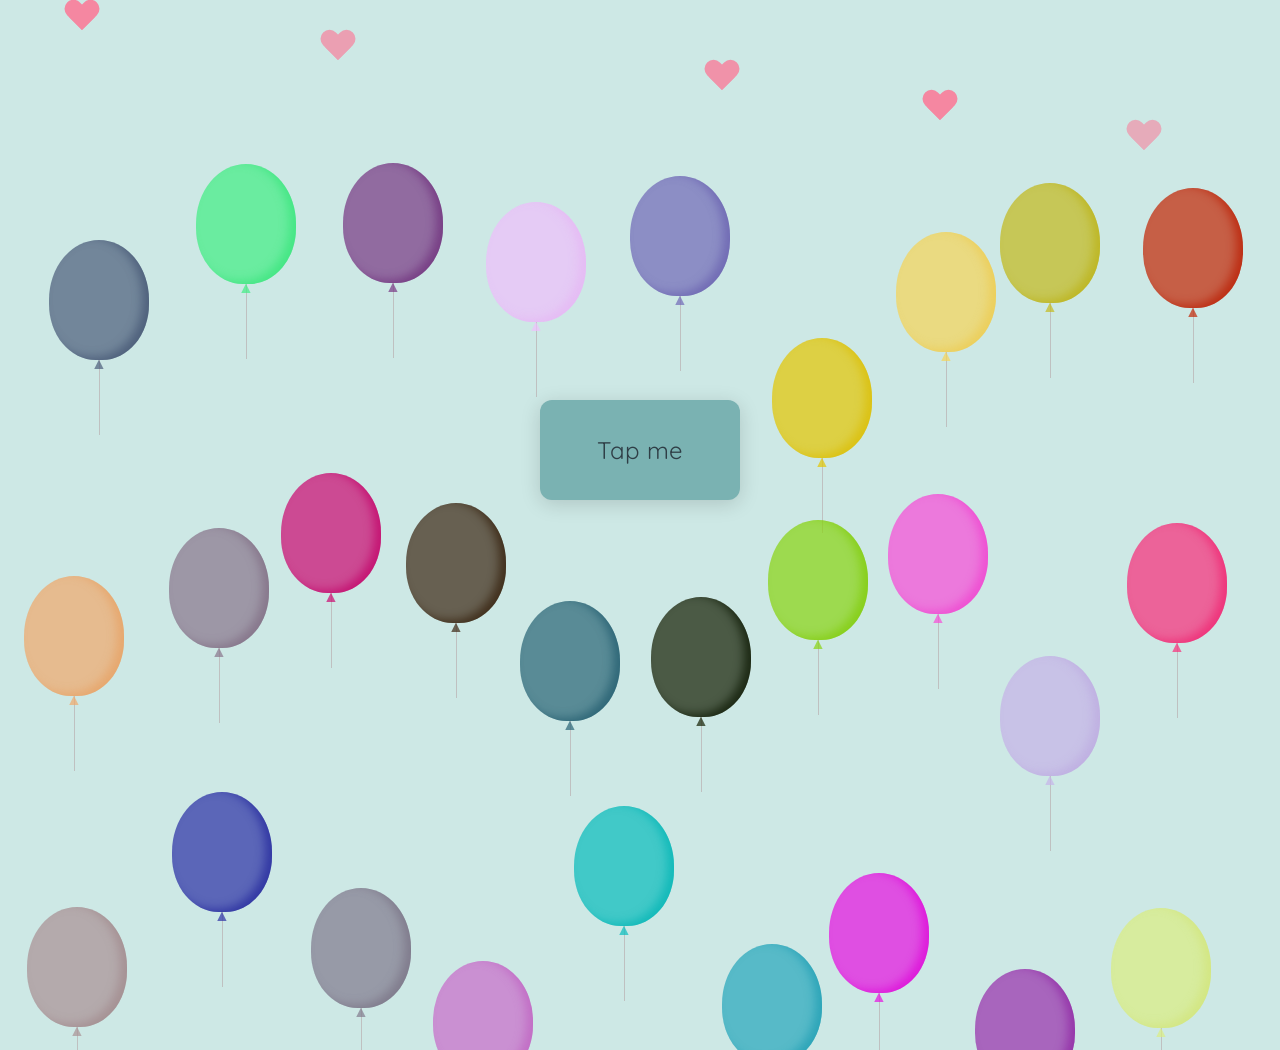
==== index.html @ b80af73b "Update index.html" ====
<!DOCTYPE html>
<html lang="en">
<head>
    <meta charset="UTF-8">
    <meta http-equiv="X-UA-Compatible" content="IE=edge">
    <meta name="viewport" content="width=device-width, initial-scale=1.0">
    <title>Happy Bday &lt;3</title>
    <link href="hbdchey.css"rel="stylesheet">
</head>
<body>
    <div class="wrapper">
        <div class="btn button">
            <div class="bg btn circ"></div>
            <div class="bg circ" id="bg2"></div>
            <div class="bg circ" id="bg3"></div>
            <div class="bg circ" id="bg4"></div>
            <p class="text">Tap me</p>
            <p class="text hide">Yow Ate Chae<small>Tap anywhere</small></p>
            <p class="text hide">Happy Birthday!<small>Tap anywhere</small></p>
            <p class="text hide">makikawn ako hehe:><small>Tap again to refresh</small></p>

        </div>
        <div class="container">
            <div class="hearty heart x1"></div>
            <div class="hearty heart x2"></div>
            <div class="hearty heart x3"></div>
            <div class="hearty heart x4"></div>
            <div class="hearty heart x5"></div>
            <div class="hearty altheart x6"></div>
        </div>
        <div id="balloon-container">
        </div>
    </div>
</body>
</html>
<script>
    const circ = document.querySelectorAll('.btn');
    const txt = document.querySelectorAll('.text');
    const bg = document.querySelectorAll('.bg');
    let i = 0;
    circ[0].addEventListener('click',()=>{
        circ[1].classList.toggle("inc");
        circ[0].classList.add("inc");
        bg[i].classList.add('inc');
        i++;
        if(i=>1){
            txt[i-1].classList.add('hide');
            txt[i].classList.remove('hide');
            if(i==3){
                circ[0].addEventListener('click',()=>{
                    txt[0].classList.remove('hide');
                    setTimeout(function(){
                        window.location.reload();
                    },1000);
                })
            }
        }
        else{
            txt[0].classList.add('hide');
            txt[i].classList.remove('hide');
        }
    })
    function random(num) {
  return Math.floor(Math.random()*num)
}

function getRandomStyles() {
  var r = random(255);
  var g = random(255);
  var b = random(255);
  var mt = random(200);
  var ml = random(50);
  var dur = random(5)+5;
  return `
  background-color: rgba(${r},${g},${b},0.7);
  color: rgba(${r},${g},${b},0.7); 
  box-shadow: inset -7px -3px 10px rgba(${r-10},${g-10},${b-10},0.7);
  margin: ${mt}px 0 0 ${ml}px;
  animation: float ${dur}s ease-in infinite
  `
}

function createBalloons(num) {
  var balloonContainer = document.getElementById("balloon-container")
  for (var i = num; i > 0; i--) {
  var balloon = document.createElement("div");
  balloon.className = "balloon";
  balloon.style.cssText = getRandomStyles();           balloonContainer.append(balloon);
  }
}

window.onload = function() {
  createBalloons(100);
}
</script>
---- hbdchey.css ----
@import url('https://fonts.googleapis.com/css2?family=Quicksand:wght@500&family=Courgette&display=swap');

* {
  margin: 0;
  padding: 0;
  box-sizing: border-box;
}

body {
  background-color: #CDE8E5;
  overflow: hidden;
  user-select: none;
}

.wrapper {
  height: 100vh;
  text-align: center;
  position: relative;
}

.button, .text, .circ, small {
  position: absolute;
  top: 50%;
  left: 50%;
  transform: translate(-50%, -50%);
}

.button {
  background-color: #7AB2B2;
  border-radius: 12px;
  width: 200px;
  height: 100px;
  padding: 22px;
  transition: 1200ms ease-out;
  box-shadow: 0 4px 20px rgba(0,0,0,0.15);
}

.circ {
  width: 0;
  height: 0;
  border-radius: 1000px;
  background-color: #BFD8D2;
  transition: 1200ms;
}

.inc {
  width: 100%;
  height: 100%;
  border-radius: 0;
}

#bg2 { background-color: #E3F2F1; }
#bg3 { background-color: #A9C9C9; }
#bg4 { background-color: #CDE8E5; }

.text {
  font-family: 'Quicksand', sans-serif;
  color: #2F3E46;
  font-size: 24px;
  transition: 1200ms;
}

.hide {
  font-size: 0;
  opacity: 0;
}

small {
  display: block;
  font-family: 'Courgette', cursive;
  font-size: 12px;
  color: #4C5B61;
  animation: blink 1.2s linear infinite;
  margin-top: 64px;
}

@keyframes blink {
  0% { opacity: 0; }
  50% { opacity: 0.6; }
  100% { opacity: 1; }
}

/* HEARTS */
.heart {
  position: relative;
  width: 36px;
  height: 30px;
}

.heart:before,
.heart:after {
  content: "";
  position: absolute;
  width: 18px;
  height: 30px;
  background: #FF6F91;
  border-radius: 30px 30px 0 0;
}

.heart:before {
  left: 18px;
  transform: rotate(-45deg);
  transform-origin: 0 100%;
}

.heart:after {
  left: 0;
  transform: rotate(45deg);
  transform-origin: 100% 100%;
}

.x1 { left: 5%; animation: moveclouds 18s linear infinite, sideWays 4s ease-in-out infinite alternate; opacity: 0.8; }
.x2 { left: 25%; animation: moveclouds 25s linear infinite, sideWays 6s ease-in-out infinite alternate; opacity: 0.6; }
.x3 { left: 55%; animation: moveclouds 20s linear infinite, sideWays 5s ease-in-out infinite alternate; opacity: 0.7; }
.x4 { left: 72%; animation: moveclouds 22s linear infinite, sideWays 3s ease-in-out infinite alternate; opacity: 0.8; }
.x5 { left: 88%; animation: moveclouds 26s linear infinite, sideWays 5s ease-in-out infinite alternate; opacity: 0.5; }
.x6 { left: 40%; animation: moveclouds 18s linear infinite, swayWays 8s ease-in-out infinite alternate; opacity: 0.9; }

@keyframes moveclouds {
  0% { top: 500px; }
  100% { top: -500px; }
}

@keyframes sideWays {
  0% { margin-left: 0px; }
  100% { margin-left: 50px; }
}

@keyframes swayWays {
  0% { transform: rotate(12deg); left: -0.3%; }
  33% { transform: rotate(-2deg); left: 0.7%; }
  100% { transform: rotate(0deg); left: -12%; }
}

/* BALLOONS */
#balloon-container {
  height: 100vh;
  display: flex;
  flex-wrap: wrap;
  overflow: hidden;
}

.balloon {
  height: 120px;
  width: 100px;
  border-radius: 75% 75% 70% 70%;
  position: relative;
}

.balloon:before {
  content: "";
  height: 75px;
  width: 1px;
  background-color: #BFC0C0;
  display: block;
  position: absolute;
  top: 120px;
  left: 0;
  right: 0;
  margin: auto;
}

.balloon:after {
  content: "▲";
  color: inherit;
  display: block;
  position: absolute;
  top: 115px;
  left: 0;
  right: 0;
  margin: auto;
}

@keyframes float {
  from { transform: translateY(100vh); opacity: 1; }
  to { transform: translateY(-300vh); opacity: 0; }
}

/* 🎵 Music Toggle Button */
#music-toggle {
  position: fixed;
  top: 20px;
  right: 20px;
  background-color: #7AB2B2;
  border: none;
  border-radius: 50%;
  width: 50px;
  height: 50px;
  font-size: 22px;
  cursor: pointer;
  color: white;
  box-shadow: 0 4px 12px rgba(0,0,0,0.2);
  transition: all 0.3s ease;
  z-index: 1000;
}

#music-toggle:hover {
  transform: scale(1.1);
  background-color: #5D8A8A;
}
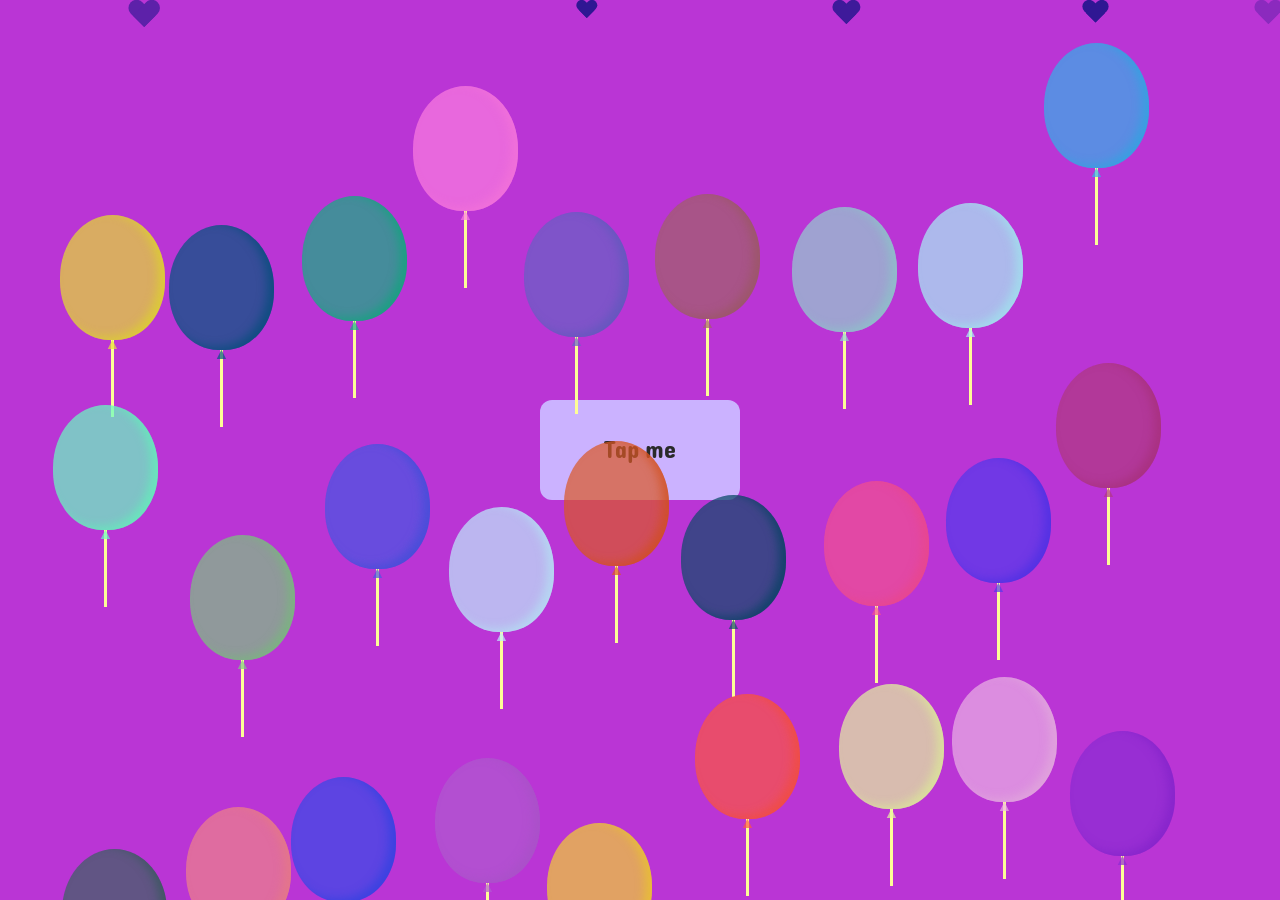
==== commit 9f2b8a8a: "Update index.html" ====
--- a/index.html
+++ b/index.html
@@ -91,5 +91,6 @@
 
 window.onload = function() {
   createBalloons(100);
+    
 }
 </script>
--- a/hbdchey.css
+++ b/hbdchey.css
@@ -1,200 +1,277 @@
-@import url('https://fonts.googleapis.com/css2?family=Quicksand:wght@500&family=Courgette&display=swap');
+@import url('https://fonts.googleapis.com/css2?family=Dangrek&display=swap'); /**Dangrek*/
+@import url('https://fonts.googleapis.com/css2?family=Courgette&display=swap'); /**Courgette */
 
-* {
-  margin: 0;
-  padding: 0;
-  box-sizing: border-box;
-}
 
-body {
-  background-color: #CDE8E5;
-  overflow: hidden;
-  user-select: none;
-}
-
-.wrapper {
-  height: 100vh;
-  text-align: center;
-  position: relative;
-}
-
-.button, .text, .circ, small {
-  position: absolute;
-  top: 50%;
-  left: 50%;
-  transform: translate(-50%, -50%);
-}
-
-.button {
-  background-color: #7AB2B2;
-  border-radius: 12px;
-  width: 200px;
-  height: 100px;
-  padding: 22px;
-  transition: 1200ms ease-out;
-  box-shadow: 0 4px 20px rgba(0,0,0,0.15);
-}
-
-.circ {
-  width: 0;
-  height: 0;
-  border-radius: 1000px;
-  background-color: #BFD8D2;
-  transition: 1200ms;
-}
-
-.inc {
-  width: 100%;
-  height: 100%;
-  border-radius: 0;
-}
-
-#bg2 { background-color: #E3F2F1; }
-#bg3 { background-color: #A9C9C9; }
-#bg4 { background-color: #CDE8E5; }
-
-.text {
-  font-family: 'Quicksand', sans-serif;
-  color: #2F3E46;
-  font-size: 24px;
-  transition: 1200ms;
-}
-
-.hide {
-  font-size: 0;
-  opacity: 0;
-}
-
-small {
-  display: block;
-  font-family: 'Courgette', cursive;
-  font-size: 12px;
-  color: #4C5B61;
-  animation: blink 1.2s linear infinite;
-  margin-top: 64px;
-}
-
-@keyframes blink {
-  0% { opacity: 0; }
-  50% { opacity: 0.6; }
-  100% { opacity: 1; }
-}
-
-/* HEARTS */
+.x1 {
+    left: 5%;
+    -webkit-transform: scale(0.9);
+    -moz-transform: scale(0.9);
+    transform: scale(0.9);
+    opacity: 0.6;
+    -webkit-animation: moveclouds 15s linear infinite, sideWays 4s ease-in-out infinite alternate;
+    -moz-animation: moveclouds 15s linear infinite, sideWays 4s ease-in-out infinite alternate;
+}
+.x2 {
+    left: 25%;
+    -webkit-transform: scale(0.6);
+    -moz-transform: scale(0.6);
+    transform: scale(0.6);
+    opacity: 0.9;
+    -webkit-animation: moveclouds 25s linear infinite, sideWays 5s ease-in-out infinite alternate;
+    -moz-animation: moveclouds 25s linear infinite, sideWays 5s ease-in-out infinite alternate;
+}
+.x3 {
+    left: 55%;
+    -webkit-transform: scale(0.8);
+    -moz-transform: scale(0.8);
+    transform: scale(0.8);
+    opacity: 0.8;
+    -webkit-animation: moveclouds 20s linear infinite, sideWays 4s ease-in-out infinite alternate;
+    -moz-animation: moveclouds 20s linear infinite, sideWays 4s ease-in-out infinite alternate;
+}
+.x4 {
+    left: 72%;
+    -webkit-transform: scale(0.75);
+    -moz-transform: scale(0.75);
+    transform: scale(0.75);
+    opacity: 0.9;
+    -webkit-animation: moveclouds 18s linear infinite, sideWays 2s ease-in-out infinite alternate;
+    -moz-animation: moveclouds 18s linear infinite, sideWays 0zs ease-in-out infinite alternate;
+}
+.x5 {
+    left: 88%;
+    -webkit-transform: scale(0.8);
+    -moz-transform: scale(0.8);
+    transform: scale(0.8);
+    opacity: 0.3;
+    -webkit-animation: moveclouds 7s linear infinite, sideWays 1s ease-in-out infinite alternate;
+    -moz-animation: moveclouds 7s linear infinite, sideWays 1s ease-in-out infinite alternate;
+}
+.x6 {
+    left: 33%;
+    opacity: 1;
+    -webkit-animation: moveclouds 2s linear infinite, swayWays 1s ease-in-out infinite alternate;
+    animation: moveclouds 10s linear infinite, swayWays 9s ease-in-out infinite alternate;
+}
+@-webkit-keyframes moveclouds {
+    0% {
+        top: 500px;
+    }
+    100% {
+        top: -500px;
+    }
+}
+@keyframes moveclouds {
+    0% {
+        top: 500px;
+    }
+    100% {
+        top: -500px;
+    }
+}
+@-webkit-keyframes sideWays {
+    0% {
+        margin-left: 0px;
+    }
+    100% {
+        margin-left: 50px;
+    }
+}
+@keyframes sideWays {
+    0% {
+        margin-left: 0px;
+    }
+    100% {
+        margin-left: 50px;
+    }
+}
+@-keyframes swayWays {
+    0% {
+        transform: rotate(12deg);
+        left: -0.3%;
+    }
+    33% {
+        transform: rotate(-2deg);
+        left: 0.7%;
+    }
+    100% {
+        transform: rotate(0deg);
+        left: -12%;
+    }
+}
+/* //  HEART CODE */
+.altheart {
+    background: url(http://static.indigoimages.ca/2016/shop/113439_img25_twotoneheart.png) no-repeat center;
+    width: 24px;
+    height: 21px;
+    position: relative;
+    display: block;
+}
 .heart {
-  position: relative;
-  width: 36px;
-  height: 30px;
-}
-
+    position: relative;
+}
 .heart:before,
 .heart:after {
-  content: "";
-  position: absolute;
-  width: 18px;
-  height: 30px;
-  background: #FF6F91;
-  border-radius: 30px 30px 0 0;
-}
-
-.heart:before {
-  left: 18px;
-  transform: rotate(-45deg);
-  transform-origin: 0 100%;
-}
-
+    position: absolute;
+    content: "";
+    left: 18px;
+    top: 0;
+    width: 18px;
+    height: 30px;
+    background: #20148c;
+    -moz-border-radius: 20px 50% 0 0;
+    border-radius: 30px 30px 0 0;
+    -webkit-transform: rotate(-45deg);
+    -ms-transform: rotate(-45deg);
+    transform: rotate(-45deg);
+    -webkit-transform-origin: 0 100%;
+    -ms-transform-origin: 0 100%;
+    transform-origin: 0 100%;
+}
 .heart:after {
-  left: 0;
-  transform: rotate(45deg);
-  transform-origin: 100% 100%;
-}
-
-.x1 { left: 5%; animation: moveclouds 18s linear infinite, sideWays 4s ease-in-out infinite alternate; opacity: 0.8; }
-.x2 { left: 25%; animation: moveclouds 25s linear infinite, sideWays 6s ease-in-out infinite alternate; opacity: 0.6; }
-.x3 { left: 55%; animation: moveclouds 20s linear infinite, sideWays 5s ease-in-out infinite alternate; opacity: 0.7; }
-.x4 { left: 72%; animation: moveclouds 22s linear infinite, sideWays 3s ease-in-out infinite alternate; opacity: 0.8; }
-.x5 { left: 88%; animation: moveclouds 26s linear infinite, sideWays 5s ease-in-out infinite alternate; opacity: 0.5; }
-.x6 { left: 40%; animation: moveclouds 18s linear infinite, swayWays 8s ease-in-out infinite alternate; opacity: 0.9; }
-
-@keyframes moveclouds {
-  0% { top: 500px; }
-  100% { top: -500px; }
-}
-
-@keyframes sideWays {
-  0% { margin-left: 0px; }
-  100% { margin-left: 50px; }
-}
-
-@keyframes swayWays {
-  0% { transform: rotate(12deg); left: -0.3%; }
-  33% { transform: rotate(-2deg); left: 0.7%; }
-  100% { transform: rotate(0deg); left: -12%; }
-}
-
-/* BALLOONS */
-#balloon-container {
-  height: 100vh;
-  display: flex;
-  flex-wrap: wrap;
-  overflow: hidden;
-}
-
-.balloon {
-  height: 120px;
-  width: 100px;
-  border-radius: 75% 75% 70% 70%;
-  position: relative;
-}
-
-.balloon:before {
-  content: "";
-  height: 75px;
-  width: 1px;
-  background-color: #BFC0C0;
-  display: block;
-  position: absolute;
-  top: 120px;
-  left: 0;
-  right: 0;
-  margin: auto;
-}
-
-.balloon:after {
-  content: "▲";
-  color: inherit;
-  display: block;
-  position: absolute;
-  top: 115px;
-  left: 0;
-  right: 0;
-  margin: auto;
-}
-
-@keyframes float {
-  from { transform: translateY(100vh); opacity: 1; }
-  to { transform: translateY(-300vh); opacity: 0; }
-}
-
-/* 🎵 Music Toggle Button */
-#music-toggle {
-  position: fixed;
-  top: 20px;
-  right: 20px;
-  background-color: #7AB2B2;
-  border: none;
-  border-radius: 50%;
-  width: 50px;
-  height: 50px;
-  font-size: 22px;
-  cursor: pointer;
-  color: white;
-  box-shadow: 0 4px 12px rgba(0,0,0,0.2);
-  transition: all 0.3s ease;
-  z-index: 1000;
-}
-
-#music-toggle:hover {
-  transform: scale(1.1);
-  background-color: #5D8A8A;
-}
+    left: 0;
+    -webkit-transform: rotate(45deg);
+    -ms-transform: rotate(45deg);
+    transform: rotate(45deg);
+    -webkit-transform-origin: 100% 100%;
+    -ms-transform-origin: 100% 100%;
+    transform-origin: 100% 100%;
+}
+body {
+    margin: 0;
+  }
+  
+  #balloon-container {
+    height: 100vh;
+    padding: 1em;
+    box-sizing: border-box;
+    display: flex;
+    flex-wrap: wrap;
+    overflow: hidden;
+  }
+  
+  .balloon {
+    height: 125px;
+    width: 105px;
+    border-radius: 75% 75% 70% 70%;
+    position: relative;
+  }
+  
+  .balloon:before {
+    content: "";
+    height: 75px;
+    width: 1px;
+    padding: 1px;
+    background-color: #FDFD96;
+    display: block;
+    position: absolute;
+    top: 125px;
+    left: 0;
+    right: 0;
+    margin: auto;
+  }
+  
+  .balloon:after {
+      content: "▲";
+      text-align: center;
+      display: block;
+      position: absolute;
+      color: inherit;
+      top: 120px;
+      left: 0;
+      right: 0;
+      margin: auto;
+  }
+  
+  @keyframes float {
+    from {transform: translateY(100vh);
+    opacity: 1;}
+    to {transform: translateY(-300vh);
+    opacity: 0;}
+  }
+    *{
+        margin: 0;
+        padding: 0;
+        box-sizing: border-box;
+    }
+    .wrapper{
+        height: 100vh;
+        background-color: rgb(186, 53, 213);
+        text-align: center;
+        margin: 0 auto;
+        overflow: hidden;
+        user-select: none;
+    }
+    .button,.text,.circ,small{
+        position: absolute;
+        top:50%;
+        left:50%;
+        transform: translate(-50%,-50%);
+    }
+    .button{
+        background-color:#cbb2ff;
+        position: absolute;
+        top:50%;
+        left:50%;
+        transform: translate(-50%,-50%);
+        padding: 22px;
+        transition: 1200ms ease-out;
+        width: 200px;
+        height: 100px;
+        border-radius: 12px;
+    }
+    .circ{
+        width: 0px;
+        height: 0px;
+        border-radius: 1000px;
+        background-color: aqua;
+        transition: 1200ms;
+    }
+    .inc{
+        width: 100%;
+        height: 100%;
+        border-radius: 0;
+    }
+    #bg1 {
+        background-color: #ff009e;
+    }
+    #bg2{
+        background-color: 	#ff819f;
+    }
+    #bg3{
+        background-color: #fea0ff;
+    }
+    #bg4{
+        background-color: #ffb2d7;
+    }
+    .hide{
+        font-size: 0px;
+        opacity: 0%;
+    }
+    .text{
+        width: 500px;
+        transition: 1200ms;
+        font-size: 24px;
+        font-family: 'Dangrek';
+        color:rgb(42, 42, 42);
+    }
+    .nocolor{
+        background-color: #4a347800;
+    }
+    .container{
+        z-index: 100;
+    }
+	small{
+		font-size: 12px;
+		font-family: cursive;
+		color: rgb(255, 255, 255);
+		animation: blink 1s linear infinite;
+        margin-top: 64px;
+        text-shadow: 0px 0px 3px black;
+        font-family: 'Courgette';
+	}
+@keyframes blink{
+0%{opacity: 0;}
+50%{opacity: .5;}
+100%{opacity: 1;}
+}
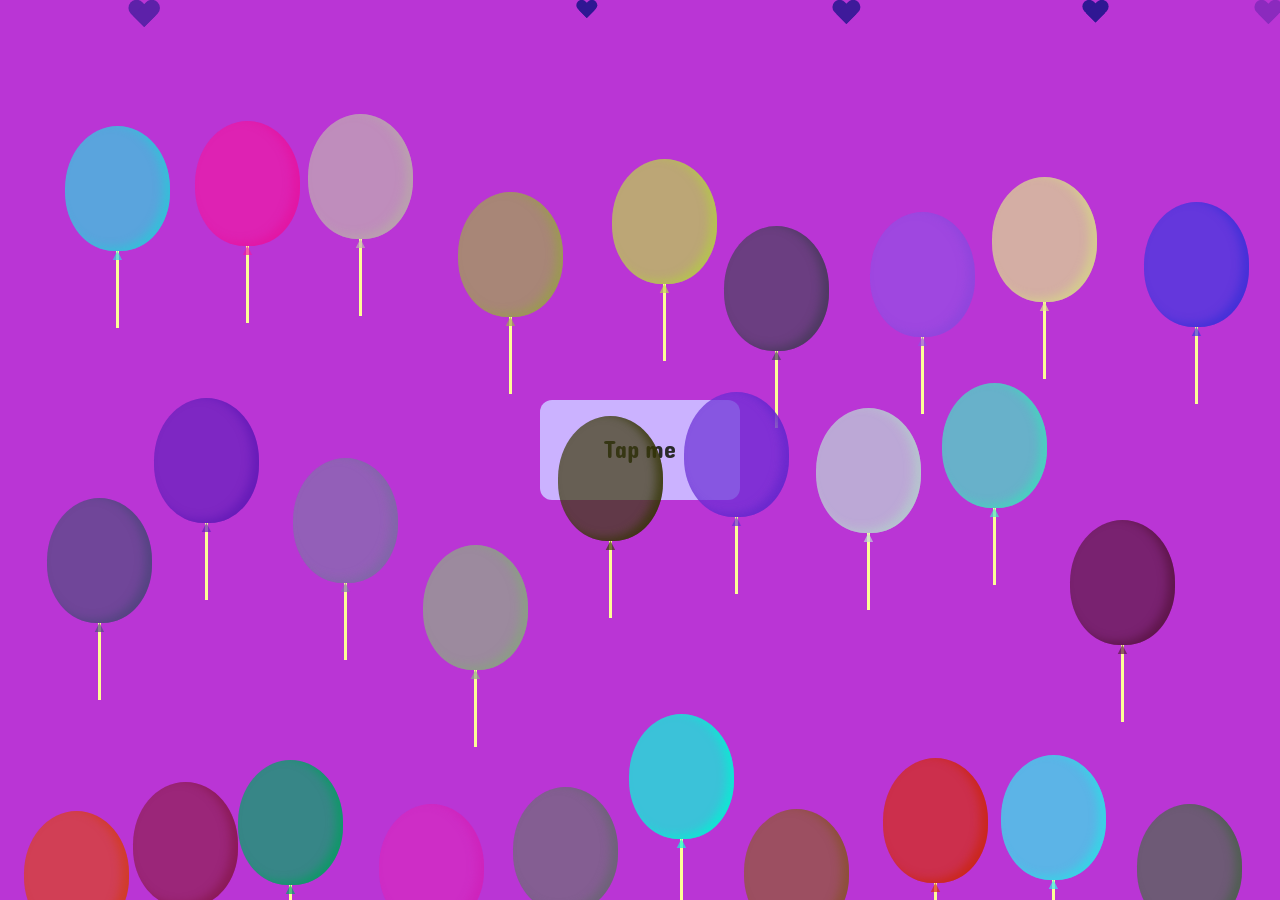
==== commit 8cb15c6a: "Update index.html" ====
--- a/index.html
+++ b/index.html
@@ -15,8 +15,8 @@
             <div class="bg circ" id="bg3"></div>
             <div class="bg circ" id="bg4"></div>
             <p class="text">Tap me</p>
-            <p class="text hide">Yow Ate Chae<small>Tap anywhere</small></p>
-            <p class="text hide">Happy Birthday!<small>Tap anywhere</small></p>
+            <p class="text hide">Happy Birthday insan<small>Tap anywhere</small></p>
+            <p class="text hide">baka naman ehem<small>Tap anywhere</small></p>
             <p class="text hide">makikawn ako hehe:><small>Tap again to refresh</small></p>
 
         </div>
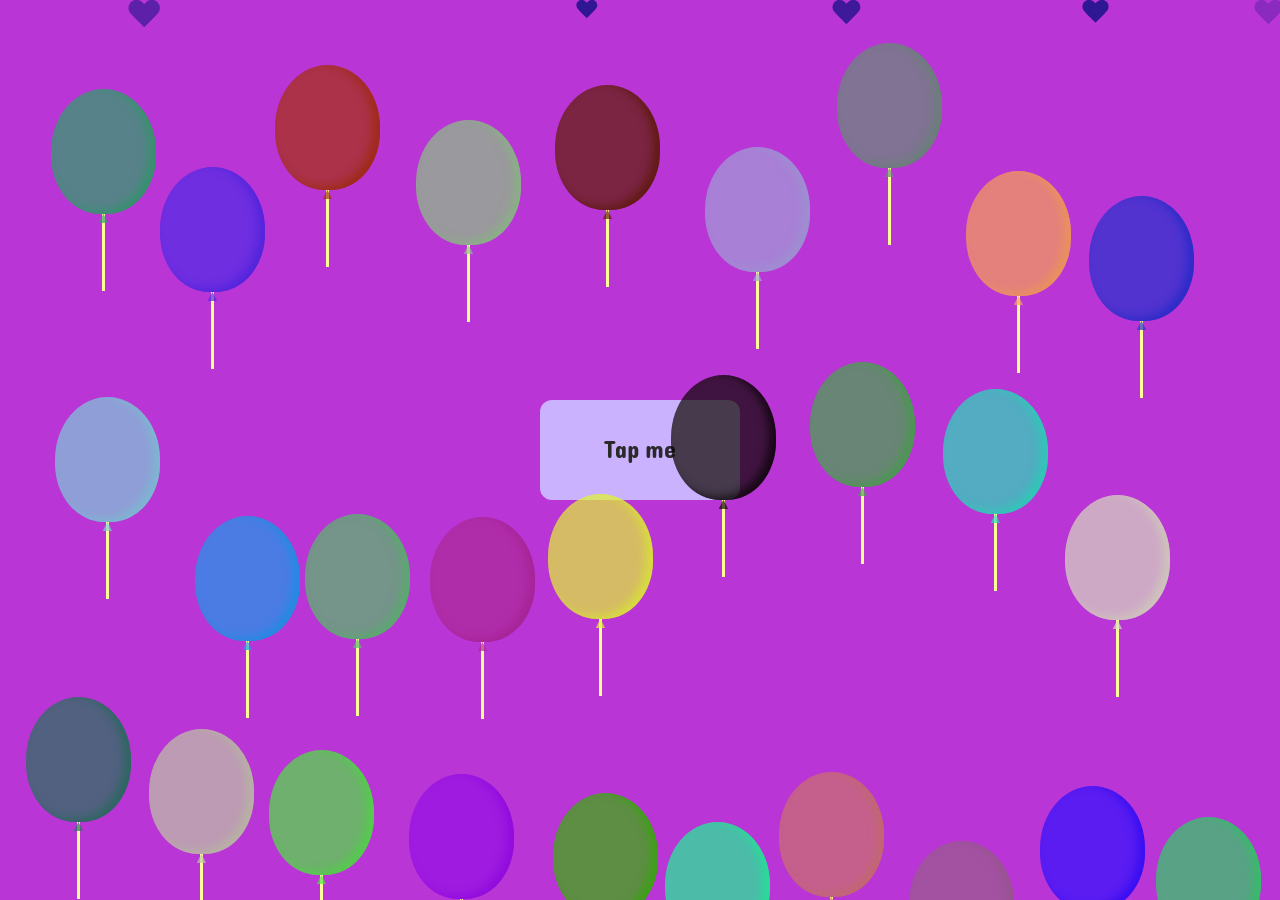
==== commit 79a00466: "Update index.html with new color-friendly content" ====
--- a/index.html
+++ b/index.html
@@ -5,7 +5,7 @@
     <meta http-equiv="X-UA-Compatible" content="IE=edge">
     <meta name="viewport" content="width=device-width, initial-scale=1.0">
     <title>Happy Bday &lt;3</title>
-    <link href="hbdchey.css"rel="stylesheet">
+    <link href="hbdchey.css" rel="stylesheet">
 </head>
 <body>
     <div class="wrapper">
@@ -15,10 +15,9 @@
             <div class="bg circ" id="bg3"></div>
             <div class="bg circ" id="bg4"></div>
             <p class="text">Tap me</p>
-            <p class="text hide">Happy Birthday insan<small>Tap anywhere</small></p>
-            <p class="text hide">baka naman ehem<small>Tap anywhere</small></p>
+            <p class="text hide">Yow Ate Chae<small>Tap anywhere</small></p>
+            <p class="text hide">Happy Birthday!<small>Tap anywhere</small></p>
             <p class="text hide">makikawn ako hehe:><small>Tap again to refresh</small></p>
-
         </div>
         <div class="container">
             <div class="hearty heart x1"></div>
@@ -31,9 +30,7 @@
         <div id="balloon-container">
         </div>
     </div>
-</body>
-</html>
-<script>
+    <script>
     const circ = document.querySelectorAll('.btn');
     const txt = document.querySelectorAll('.text');
     const bg = document.querySelectorAll('.bg');
@@ -43,7 +40,7 @@
         circ[0].classList.add("inc");
         bg[i].classList.add('inc');
         i++;
-        if(i=>1){
+        if(i>=1){
             txt[i-1].classList.add('hide');
             txt[i].classList.remove('hide');
             if(i==3){
@@ -61,36 +58,33 @@
         }
     })
     function random(num) {
-  return Math.floor(Math.random()*num)
-}
-
-function getRandomStyles() {
-  var r = random(255);
-  var g = random(255);
-  var b = random(255);
-  var mt = random(200);
-  var ml = random(50);
-  var dur = random(5)+5;
-  return `
-  background-color: rgba(${r},${g},${b},0.7);
-  color: rgba(${r},${g},${b},0.7); 
-  box-shadow: inset -7px -3px 10px rgba(${r-10},${g-10},${b-10},0.7);
-  margin: ${mt}px 0 0 ${ml}px;
-  animation: float ${dur}s ease-in infinite
-  `
-}
-
-function createBalloons(num) {
-  var balloonContainer = document.getElementById("balloon-container")
-  for (var i = num; i > 0; i--) {
-  var balloon = document.createElement("div");
-  balloon.className = "balloon";
-  balloon.style.cssText = getRandomStyles();           balloonContainer.append(balloon);
-  }
-}
-
-window.onload = function() {
-  createBalloons(100);
-    
-}
-</script>
+        return Math.floor(Math.random()*num)
+    }
+    function getRandomStyles() {
+        var r = random(255);
+        var g = random(255);
+        var b = random(255);
+        var mt = random(200);
+        var ml = random(50);
+        var dur = random(5)+5;
+        return `
+        background-color: rgba(${r},${g},${b},0.7);
+        color: rgba(${r},${g},${b},0.7); 
+        box-shadow: inset -7px -3px 10px rgba(${r-10},${g-10},${b-10},0.7);
+        margin: ${mt}px 0 0 ${ml}px;
+        animation: float ${dur}s ease-in infinite
+        `
+    }
+    function createBalloons(num) {
+        var balloonContainer = document.getElementById("balloon-container")
+        for (var i = num; i > 0; i--) {
+            var balloon = document.createElement("div");
+            balloon.className = "balloon";
+            balloon.style.cssText = getRandomStyles();
+            balloonContainer.appendChild(balloon);
+        }
+    }
+    window.onload = () => createBalloons(30);
+    </script>
+</body>
+</html>
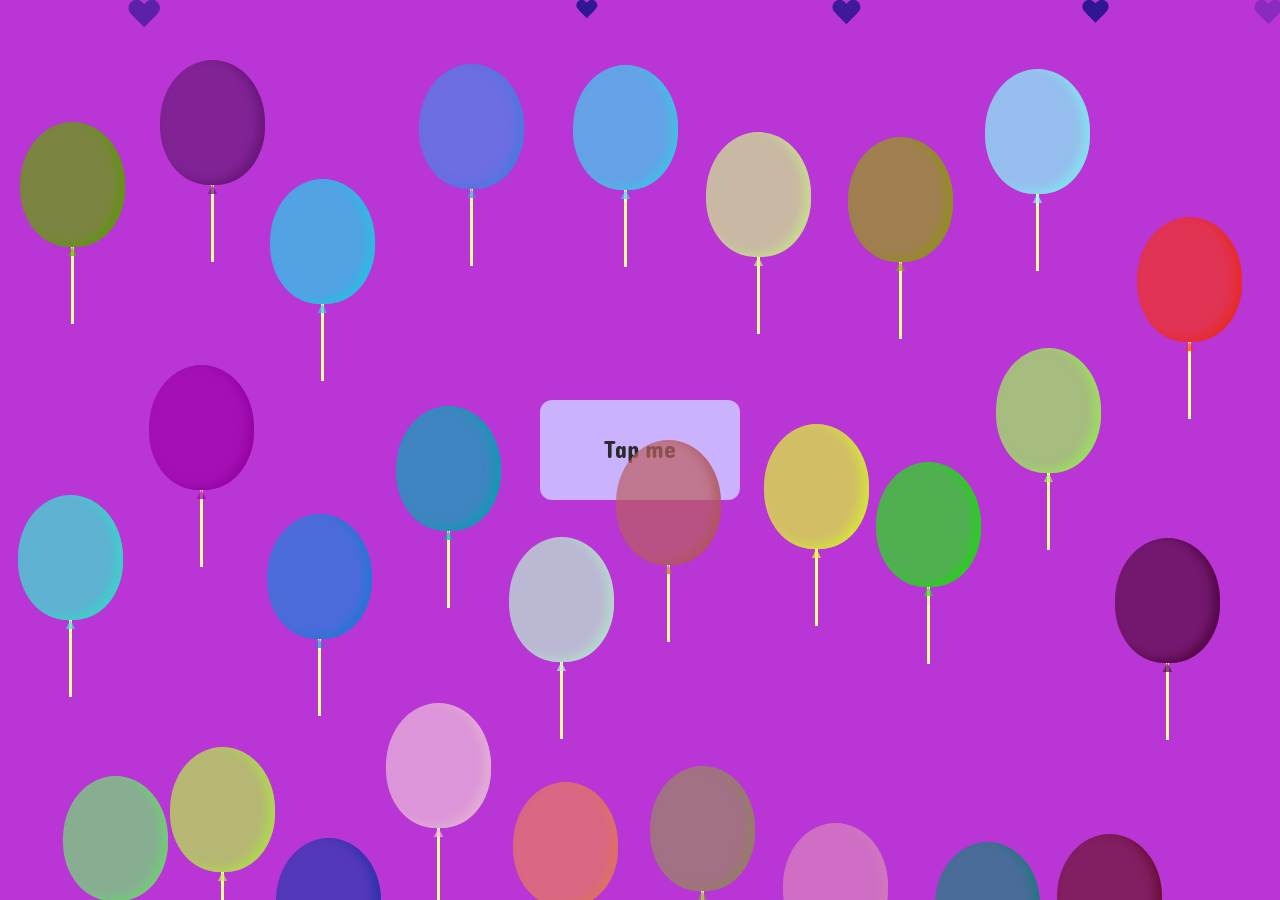
==== commit af30b5cf: "Update index.html" ====
--- a/index.html
+++ b/index.html
@@ -15,8 +15,8 @@
             <div class="bg circ" id="bg3"></div>
             <div class="bg circ" id="bg4"></div>
             <p class="text">Tap me</p>
-            <p class="text hide">Yow Ate Chae<small>Tap anywhere</small></p>
-            <p class="text hide">Happy Birthday!<small>Tap anywhere</small></p>
+            <p class="text hide">Happy Birthday pretty insan<small>Tap anywhere</small></p>
+            <p class="text hide">ehem baka nemen..<small>Tap anywhere</small></p>
             <p class="text hide">makikawn ako hehe:><small>Tap again to refresh</small></p>
         </div>
         <div class="container">
@@ -87,4 +87,4 @@
     window.onload = () => createBalloons(30);
     </script>
 </body>
-</html>+</html>
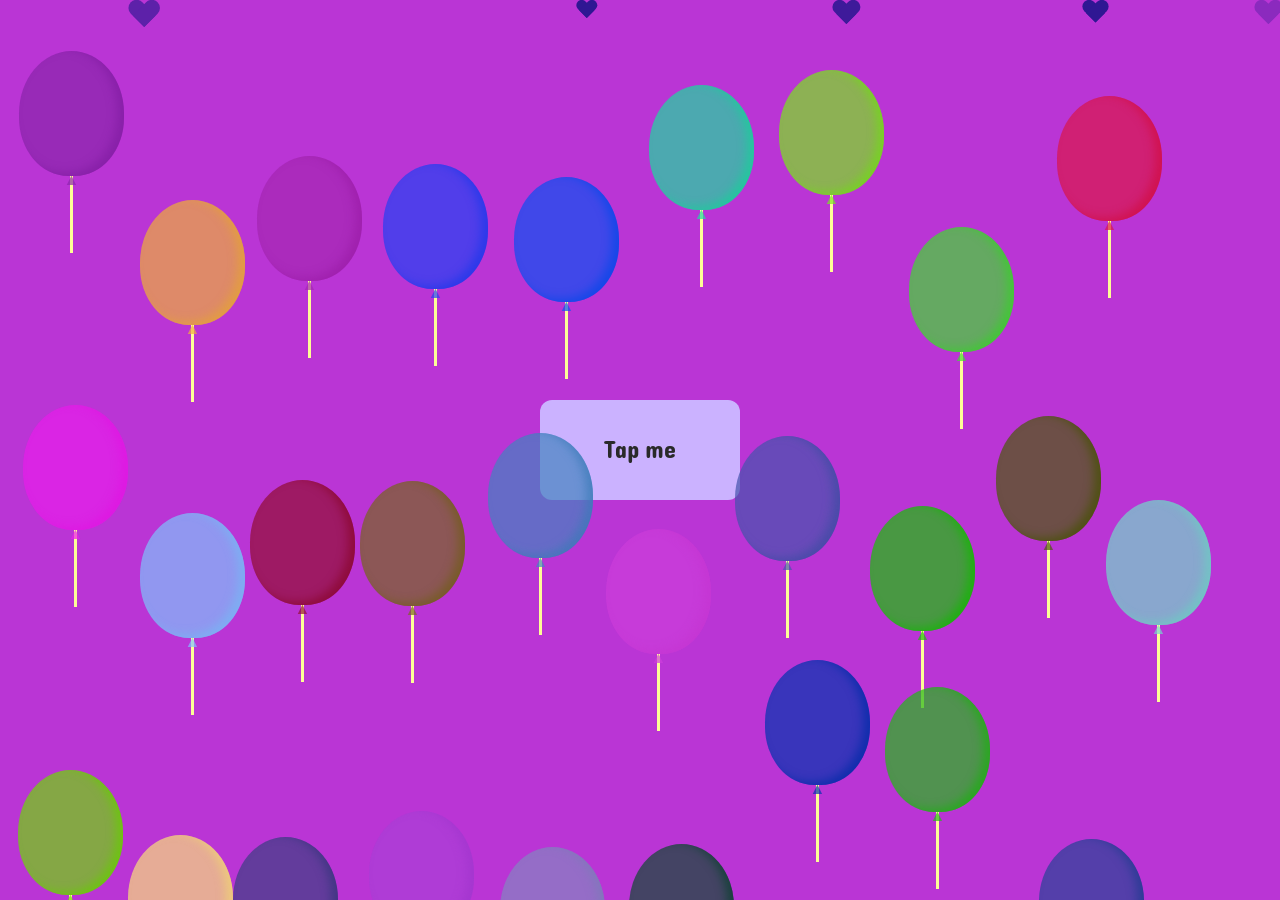
==== commit 62085e99: "Update index.html" ====
--- a/index.html
+++ b/index.html
@@ -15,8 +15,8 @@
             <div class="bg circ" id="bg3"></div>
             <div class="bg circ" id="bg4"></div>
             <p class="text">Tap me</p>
-            <p class="text hide">Happy Birthday pretty insan<small>Tap anywhere</small></p>
-            <p class="text hide">ehem baka nemen..<small>Tap anywhere</small></p>
+            <p class="text hide">Happy Birthday! <small>Tap anywhere</small></p>
+            <p class="text hide">sa insan kong pretty na asawa ni Bwi<small>Tap anywhere</small></p>
             <p class="text hide">makikawn ako hehe:><small>Tap again to refresh</small></p>
         </div>
         <div class="container">
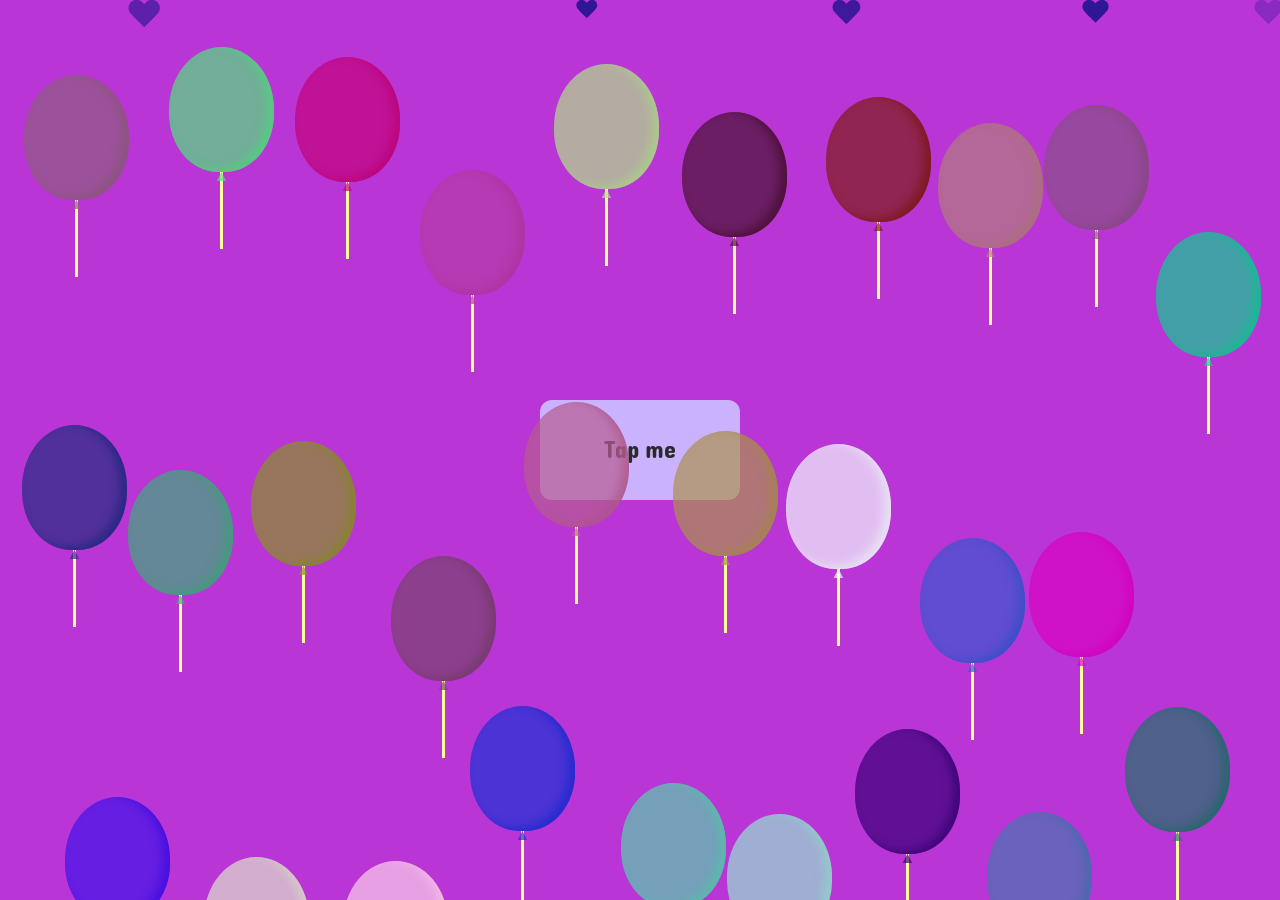
==== commit 782a6984: "Update index.html" ====
--- a/index.html
+++ b/index.html
@@ -16,7 +16,7 @@
             <div class="bg circ" id="bg4"></div>
             <p class="text">Tap me</p>
             <p class="text hide">Happy Birthday! <small>Tap anywhere</small></p>
-            <p class="text hide">sa insan kong pretty na asawa ni Bwi<small>Tap anywhere</small></p>
+            <p class="text hide">sa insan kong pretty<br>na asawa ni Bwi<small>Tap anywhere</small></p>
             <p class="text hide">makikawn ako hehe:><small>Tap again to refresh</small></p>
         </div>
         <div class="container">
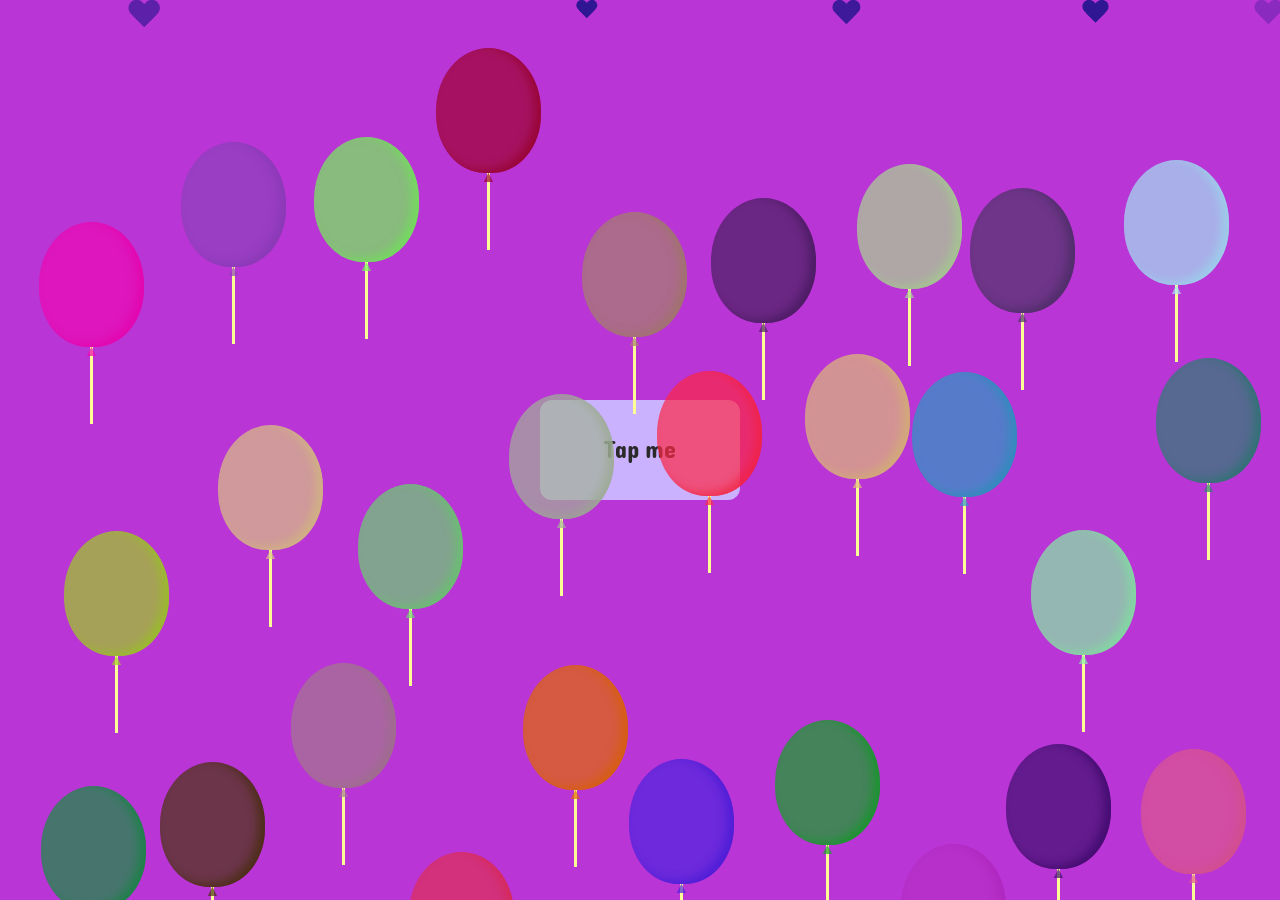
==== commit dfbe2e5f: "Update index.html" ====
--- a/index.html
+++ b/index.html
@@ -16,7 +16,7 @@
             <div class="bg circ" id="bg4"></div>
             <p class="text">Tap me</p>
             <p class="text hide">Happy Birthday! <small>Tap anywhere</small></p>
-            <p class="text hide">sa insan kong pretty<br>na asawa ni Bwi<small>Tap anywhere</small></p>
+            <p class="text hide">sa insan ko<br>na asawa ni Bwi<small>Tap anywhere</small></p>
             <p class="text hide">makikawn ako hehe:><small>Tap again to refresh</small></p>
         </div>
         <div class="container">
